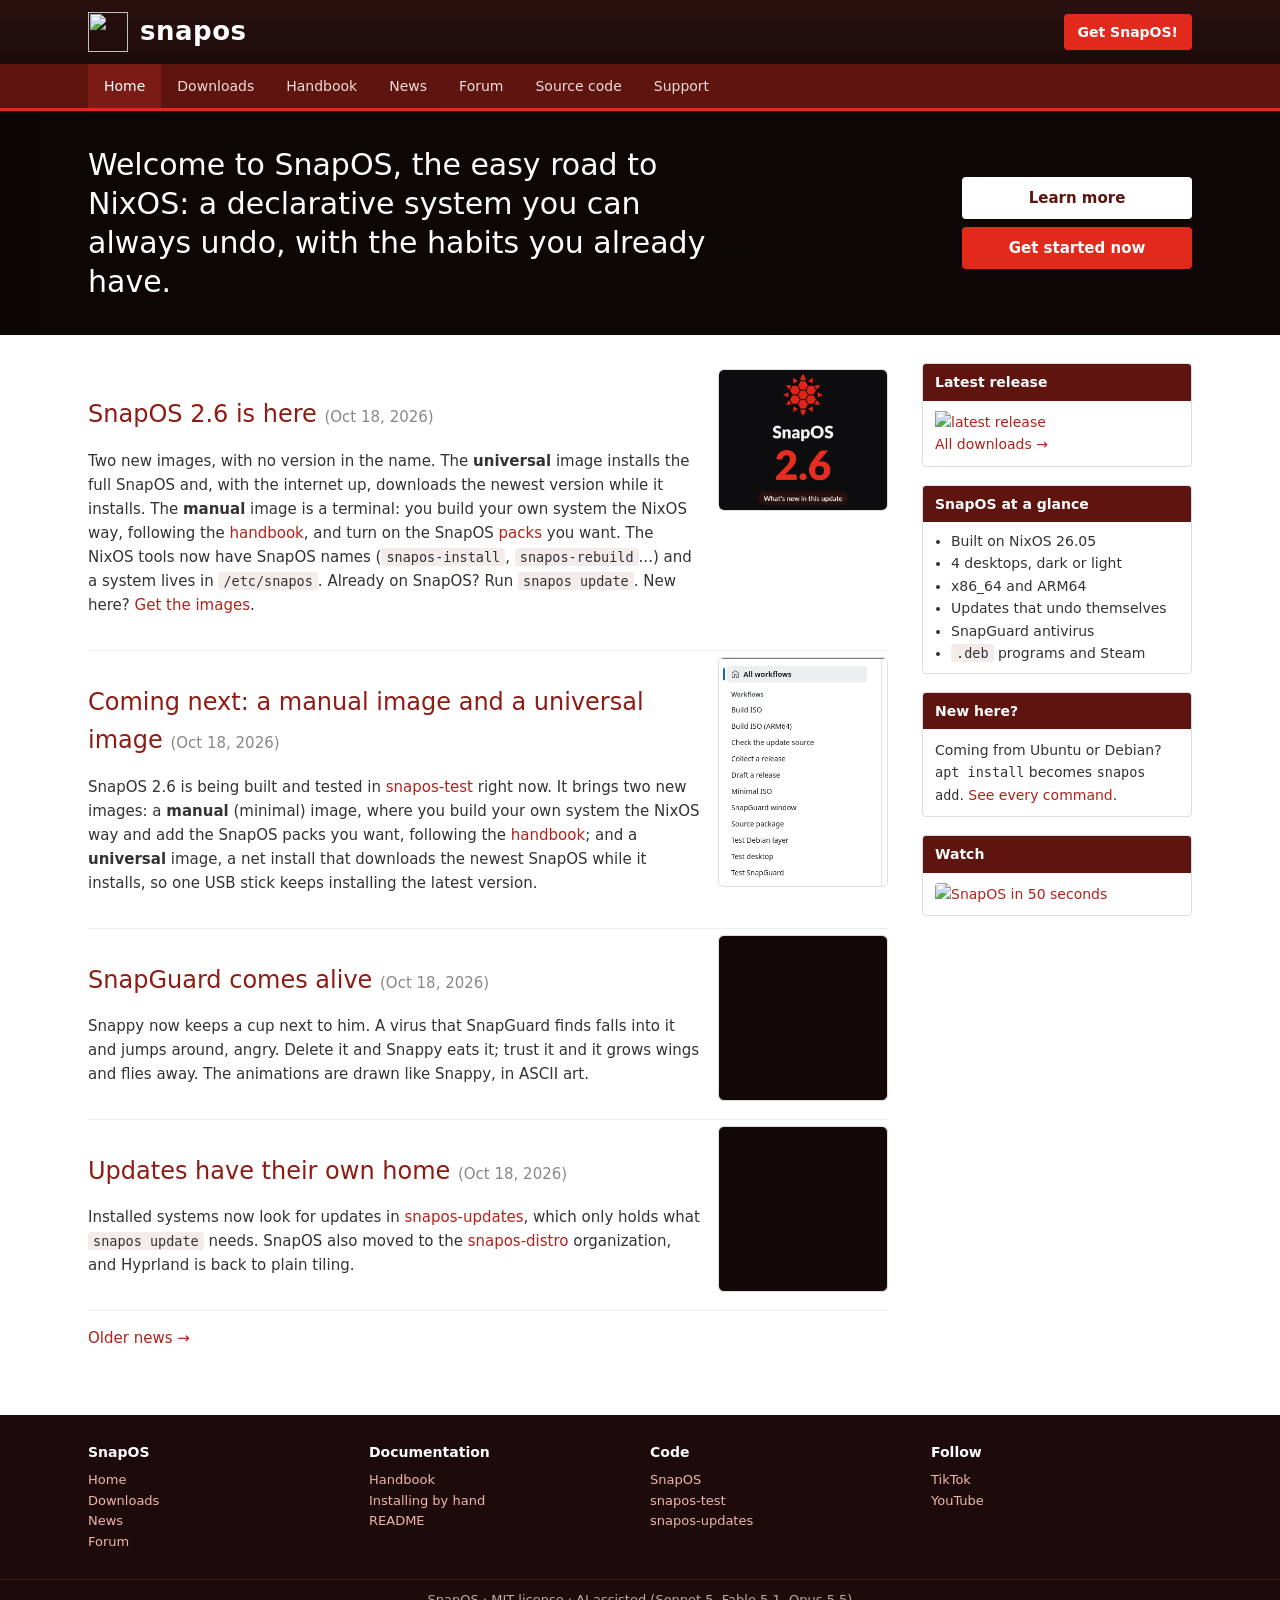
==== index.html @ c703a3a0 "Forum: read the SnapOS discussions on the site" ====
<!doctype html>
<html lang="en"><head><meta charset="utf-8"><meta name="viewport" content="width=device-width,initial-scale=1">
<title>SnapOS</title><link rel="stylesheet" href="/style.css?v=7"><link rel="icon" href="https://raw.githubusercontent.com/snapos-distro/SnapOS/main/branding/snapos-logo.png"></head><body>
<div class="top"><div class="wrap"><a class="logo" href="/"><img src="https://raw.githubusercontent.com/snapos-distro/SnapOS/main/branding/snapos-logo.png" alt=""><span><b>snapos</b></span></a><a class="get" href="/downloads.html">Get SnapOS!</a></div></div>
<div class="menu"><div class="wrap">
<a href="/" class="on">Home</a><a href="/downloads.html">Downloads</a><a href="/handbook/">Handbook</a><a href="/news.html">News</a><a href="/forum.html">Forum</a><a href="https://github.com/snapos-distro">Source code</a><a href="https://github.com/snapos-distro/SnapOS/issues">Support</a></div></div>
<div class="hero"><div class="wrap"><h1>Welcome to SnapOS, the easy road to NixOS: a declarative system you can always undo, with the habits you already have.</h1>
<div class="buttons"><a class="b1" href="/handbook/">Learn more</a><a class="b2" href="/downloads.html">Get started now</a></div></div></div>
<div class="wrap page"><main>
<div class="news"><div><h2>SnapOS 2.6 is here <span class="date">(Oct 18, 2026)</span></h2><p>Two new images, with no version in the name. The <b>universal</b> image installs the full SnapOS and, with the internet up, downloads the newest version while it installs. The <b>manual</b> image is a terminal: you build your own system the NixOS way, following the <a href="/handbook/install.html">handbook</a>, and turn on the SnapOS <a href="/handbook/packs.html">packs</a> you want. The NixOS tools now have SnapOS names (<code>snapos-install</code>, <code>snapos-rebuild</code>...) and a system lives in <code>/etc/snapos</code>. Already on SnapOS? Run <code>snapos update</code>. New here? <a href="/downloads.html">Get the images</a>.</p></div><img src="/images/snapos-2.6-news.png" alt="SnapOS 2.6"></div>
<div class="news"><div><h2>Coming next: a manual image and a universal image <span class="date">(Oct 18, 2026)</span></h2><p>SnapOS 2.6 is being built and tested in <a href="https://github.com/snapos-distro/snapos-test/actions">snapos-test</a> right now. It brings two new images: a <b>manual</b> (minimal) image, where you build your own system the NixOS way and add the SnapOS packs you want, following the <a href="/handbook/">handbook</a>; and a <b>universal</b> image, a net install that downloads the newest SnapOS while it installs, so one USB stick keeps installing the latest version.</p></div><img src="/images/actions-2.6.png" alt="The SnapOS test workflows: Build ISO, Build ISO (ARM64), Minimal ISO, Source package and more"></div>
<div class="news"><div><h2>SnapGuard comes alive <span class="date">(Oct 18, 2026)</span></h2><p>Snappy now keeps a cup next to him. A virus that SnapGuard finds falls into it and jumps around, angry. Delete it and Snappy eats it; trust it and it grows wings and flies away. The animations are drawn like Snappy, in ASCII art.</p></div><img src="https://raw.githubusercontent.com/snapos-distro/SnapOS/main/branding/snappy-defends.gif" alt=""></div>
<div class="news"><div><h2>Updates have their own home <span class="date">(Oct 18, 2026)</span></h2><p>Installed systems now look for updates in <a href="https://github.com/snapos-distro/snapos-updates">snapos-updates</a>, which only holds what <code>snapos update</code> needs. SnapOS also moved to the <a href="https://github.com/snapos-distro">snapos-distro</a> organization, and Hyprland is back to plain tiling.</p></div><img src="https://raw.githubusercontent.com/snapos-distro/SnapOS/main/branding/snappy-updates.gif" alt=""></div>
<p><a href="/news.html">Older news →</a></p></main>
<aside class="side">
<div class="box"><h4>Latest release</h4><div><a href="/downloads.html"><img alt="latest release" src="https://img.shields.io/github/v/release/snapos-distro/SnapOS?display_name=release&label=&color=e22a1c"></a><br><a href="/downloads.html">All downloads →</a></div></div>
<div class="box"><h4>SnapOS at a glance</h4><ul><li>Built on NixOS 26.05</li><li>4 desktops, dark or light</li><li>x86_64 and ARM64</li><li>Updates that undo themselves</li><li>SnapGuard antivirus</li><li><code>.deb</code> programs and Steam</li></ul></div>
<div class="box"><h4>New here?</h4><div>Coming from Ubuntu or Debian? <code>apt install</code> becomes <code>snapos add</code>. <a href="/handbook/daily.html">See every command</a>.</div></div>
<div class="box"><h4>Watch</h4><div><a href="https://youtu.be/hVY7DnYpyjY"><img src="https://raw.githubusercontent.com/snapos-distro/.github/main/profile/video.jpg" alt="SnapOS in 50 seconds" style="width:100%;border-radius:4px"></a></div></div>
</aside>
</div>
<footer><div class="wrap">
<div><h5>SnapOS</h5><a href="/">Home</a><a href="/downloads.html">Downloads</a><a href="/news.html">News</a><a href="/forum.html">Forum</a></div>
<div><h5>Documentation</h5><a href="/handbook/">Handbook</a><a href="/handbook/install.html">Installing by hand</a><a href="https://github.com/snapos-distro/SnapOS#readme">README</a></div>
<div><h5>Code</h5><a href="https://github.com/snapos-distro/SnapOS">SnapOS</a><a href="https://github.com/snapos-distro/snapos-test">snapos-test</a><a href="https://github.com/snapos-distro/snapos-updates">snapos-updates</a></div>
<div><h5>Follow</h5><a href="https://www.tiktok.com/@snapos.distro">TikTok</a><a href="https://youtu.be/hVY7DnYpyjY">YouTube</a></div>
</div><div class="bottom">SnapOS · MIT license · AI assisted (Sonnet 5, Fable 5.1, Opus 5.5)</div></footer></body></html>
---- style.css ----
* { box-sizing: border-box; }
body { margin: 0; font: 15px/1.6 "Open Sans", Cantarell, "Segoe UI", system-ui, sans-serif; color: #333; background: #fff; }
a { color: #b3221a; text-decoration: none; } a:hover { text-decoration: underline; }
.wrap { max-width: 1140px; margin: 0 auto; padding: 0 18px; }
/* top bar */
.top { background: linear-gradient(#2a1110, #1c0b0a); }
.top .wrap { display: flex; align-items: center; justify-content: space-between; height: 64px; }
.logo { display: flex; align-items: center; gap: 12px; color: #fff; font-size: 26px; font-weight: 300; letter-spacing: .5px; }
.logo img { width: 40px; height: 40px; } .logo b { font-weight: 700; }
.get { background: #e22a1c; color: #fff; padding: 7px 14px; border-radius: 4px; font-weight: 600; font-size: 14px; }
/* menu */
.menu { background: #5e1510; border-bottom: 3px solid #e22a1c; }
.menu .wrap { display: flex; flex-wrap: wrap; }
.menu a { color: #f3dcd8; padding: 11px 16px; font-size: 14px; }
.menu a.on, .menu a:hover { background: #7a1c15; color: #fff; text-decoration: none; }
/* banner */
.hero { background: #120808 url(https://raw.githubusercontent.com/snapos-distro/SnapOS/main/branding/wallpapers/snapos-default.jpeg) center/cover; position: relative; }
.hero::before { content: ""; position: absolute; inset: 0; background: linear-gradient(90deg, rgba(12,6,6,.92), rgba(12,6,6,.55)); }
.hero .wrap { position: relative; display: flex; align-items: center; justify-content: space-between; gap: 24px; padding: 34px 18px; flex-wrap: wrap; }
.hero h1 { color: #fff; font-weight: 300; font-size: 30px; margin: 0; max-width: 640px; line-height: 1.3; }
.hero .buttons { display: flex; flex-direction: column; gap: 8px; min-width: 230px; }
.hero .buttons a { text-align: center; padding: 9px 16px; border-radius: 4px; font-weight: 600; }
.b1 { background: #fff; color: #5e1510; } .b2 { background: #e22a1c; color: #fff; }
/* page */
.page { display: grid; grid-template-columns: 1fr 270px; gap: 34px; padding: 28px 18px 50px; }
@media (max-width: 860px) { .page { grid-template-columns: 1fr; } }
h1.title { font-weight: 400; color: #222; font-size: 30px; margin: 0 0 6px; border-bottom: 1px solid #ddd; padding-bottom: 8px; }
h2 { font-weight: 400; color: #8f1b12; font-size: 24px; margin: 26px 0 8px; }
h3 { color: #333; font-size: 17px; margin: 22px 0 6px; }
.date { color: #888; font-size: 15px; font-weight: 400; }
.news { display: grid; grid-template-columns: 1fr 170px; gap: 18px; padding: 6px 0 18px; border-bottom: 1px solid #eee; }
.news img { width: 170px; border-radius: 6px; border: 1px solid #ddd; background: #120808; }
@media (max-width: 600px) { .news { grid-template-columns: 1fr; } }
.side .box { border: 1px solid #ddd; border-radius: 4px; margin-bottom: 18px; overflow: hidden; }
.side .box h4 { margin: 0; background: #5e1510; color: #fff; font-size: 14px; padding: 7px 12px; }
.side .box div { padding: 10px 12px; font-size: 14px; }
.side .box ul { margin: 0; padding: 8px 12px 8px 28px; font-size: 14px; }
pre { background: #f6f3f2; border: 1px solid #e3dad8; border-left: 4px solid #e22a1c; padding: 10px 14px; overflow-x: auto; border-radius: 3px; }
code { font-family: "DejaVu Sans Mono", ui-monospace, monospace; font-size: 13.5px; }
p code, li code, td code { background: #f3ecea; padding: 1px 5px; border-radius: 3px; }
.note { background: #fdf3f2; border: 1px solid #f0c9c4; border-left: 4px solid #e22a1c; padding: 10px 14px; margin: 14px 0; border-radius: 3px; }
.warn { background: #fff8e5; border: 1px solid #f0dca0; border-left: 4px solid #d9a400; padding: 10px 14px; margin: 14px 0; border-radius: 3px; }
table { border-collapse: collapse; width: 100%; margin: 10px 0; }
th { background: #f3ecea; text-align: left; } th, td { border: 1px solid #e3dad8; padding: 7px 10px; vertical-align: top; }
.dl { display: grid; grid-template-columns: repeat(auto-fit, minmax(250px, 1fr)); gap: 14px; margin: 10px 0 6px; }
.dl .card { border: 1px solid #ddd; border-radius: 6px; padding: 14px 16px; }
.dl .card h3 { margin: 0 0 2px; } .dl .card .arch { color: #888; font-size: 13px; }
.dl .card a.btn { display: inline-block; margin-top: 10px; background: #e22a1c; color: #fff; padding: 7px 14px; border-radius: 4px; font-weight: 600; }
.dl .card .small { font-size: 13px; color: #777; margin-top: 6px; }
.soon { display: inline-block; background: #eee; color: #777; padding: 6px 12px; border-radius: 4px; margin-top: 10px; font-size: 13px; }
.toc { border: 1px solid #ddd; float: right; width: 250px; margin: 0 0 14px 20px; font-size: 14px; }
.toc h4 { margin: 0; background: #5e1510; color: #fff; padding: 6px 10px; font-size: 13px; text-align: center; }
.toc .grp { background: #f3ecea; font-weight: 600; text-align: center; padding: 3px; font-size: 13px; }
.toc a { display: block; text-align: center; padding: 2px 6px; }
.toc a.on { font-weight: 700; color: #333; }
@media (max-width: 700px) { .toc { float: none; width: auto; margin: 0 0 14px; } }
footer { background: #1c0b0a; color: #bfaaa6; font-size: 13px; }
footer .wrap { display: grid; grid-template-columns: repeat(auto-fit, minmax(180px, 1fr)); gap: 20px; padding: 26px 18px; }
footer h5 { color: #fff; margin: 0 0 6px; font-size: 14px; } footer a { color: #f0b5ae; display: block; }
footer .bottom { text-align: center; padding: 10px; border-top: 1px solid #3a1714; }

/* forum */
main.wide { max-width: none; }
.lead { color: #555; }
.forum-bar { display: flex; gap: 10px; margin: 14px 0; flex-wrap: wrap; }
.forum-bar .btn { background: #e22a1c; color: #fff; padding: 8px 16px; border-radius: 4px; text-decoration: none; font-weight: 600; }
.forum-bar .btn.ghost { background: #fff; color: #7a1a12; border: 1px solid #d9c9c6; }
.forum-tabs { display: flex; gap: 6px; flex-wrap: wrap; margin-bottom: 12px; }
.forum-tabs a { padding: 4px 12px; border-radius: 14px; background: #f3eeec; color: #5a2a24; text-decoration: none; font-size: 14px; }
.forum-tabs a.on { background: #7a1a12; color: #fff; }
.forum-list { border: 1px solid #e6dcda; border-radius: 6px; }
.topic { display: flex; justify-content: space-between; gap: 12px; padding: 12px 14px; border-bottom: 1px solid #eee; }
.topic:last-child { border-bottom: 0; }
.topic-title { font-size: 17px; font-weight: 600; color: #9b1c12; text-decoration: none; overflow-wrap: anywhere; }
.topic-meta { font-size: 13px; color: #777; margin-top: 4px; display: flex; gap: 6px; align-items: center; flex-wrap: wrap; }
.topic-count { font-size: 13px; color: #777; white-space: nowrap; }
.tag { font-size: 12px; background: #f3eeec; color: #5a2a24; border-radius: 10px; padding: 1px 8px; }
.tag.ok { background: #e3f3e3; color: #1d6b2a; }
.who { display: inline-flex; align-items: center; gap: 5px; }
.who img { width: 20px; height: 20px; border-radius: 50%; }
.who a { color: #333; font-weight: 600; text-decoration: none; }
.back { display: inline-block; margin: 6px 0 10px; color: #9b1c12; text-decoration: none; }
.topic-h { margin: 4px 0 8px; overflow-wrap: anywhere; }
.post { border: 1px solid #e6dcda; border-radius: 6px; padding: 12px 14px; margin: 12px 0; }
.post.first { border-left: 4px solid #e22a1c; }
.post.reply { margin-left: 32px; background: #fbf9f8; }
.post-head { font-size: 13px; color: #777; display: flex; gap: 6px; align-items: center; margin-bottom: 8px; }
.post-text { white-space: pre-wrap; overflow-wrap: anywhere; line-height: 1.5; }
.forum-empty { color: #777; }
@media (max-width: 600px) { .post.reply { margin-left: 14px; } .topic { flex-direction: column; gap: 4px; } }
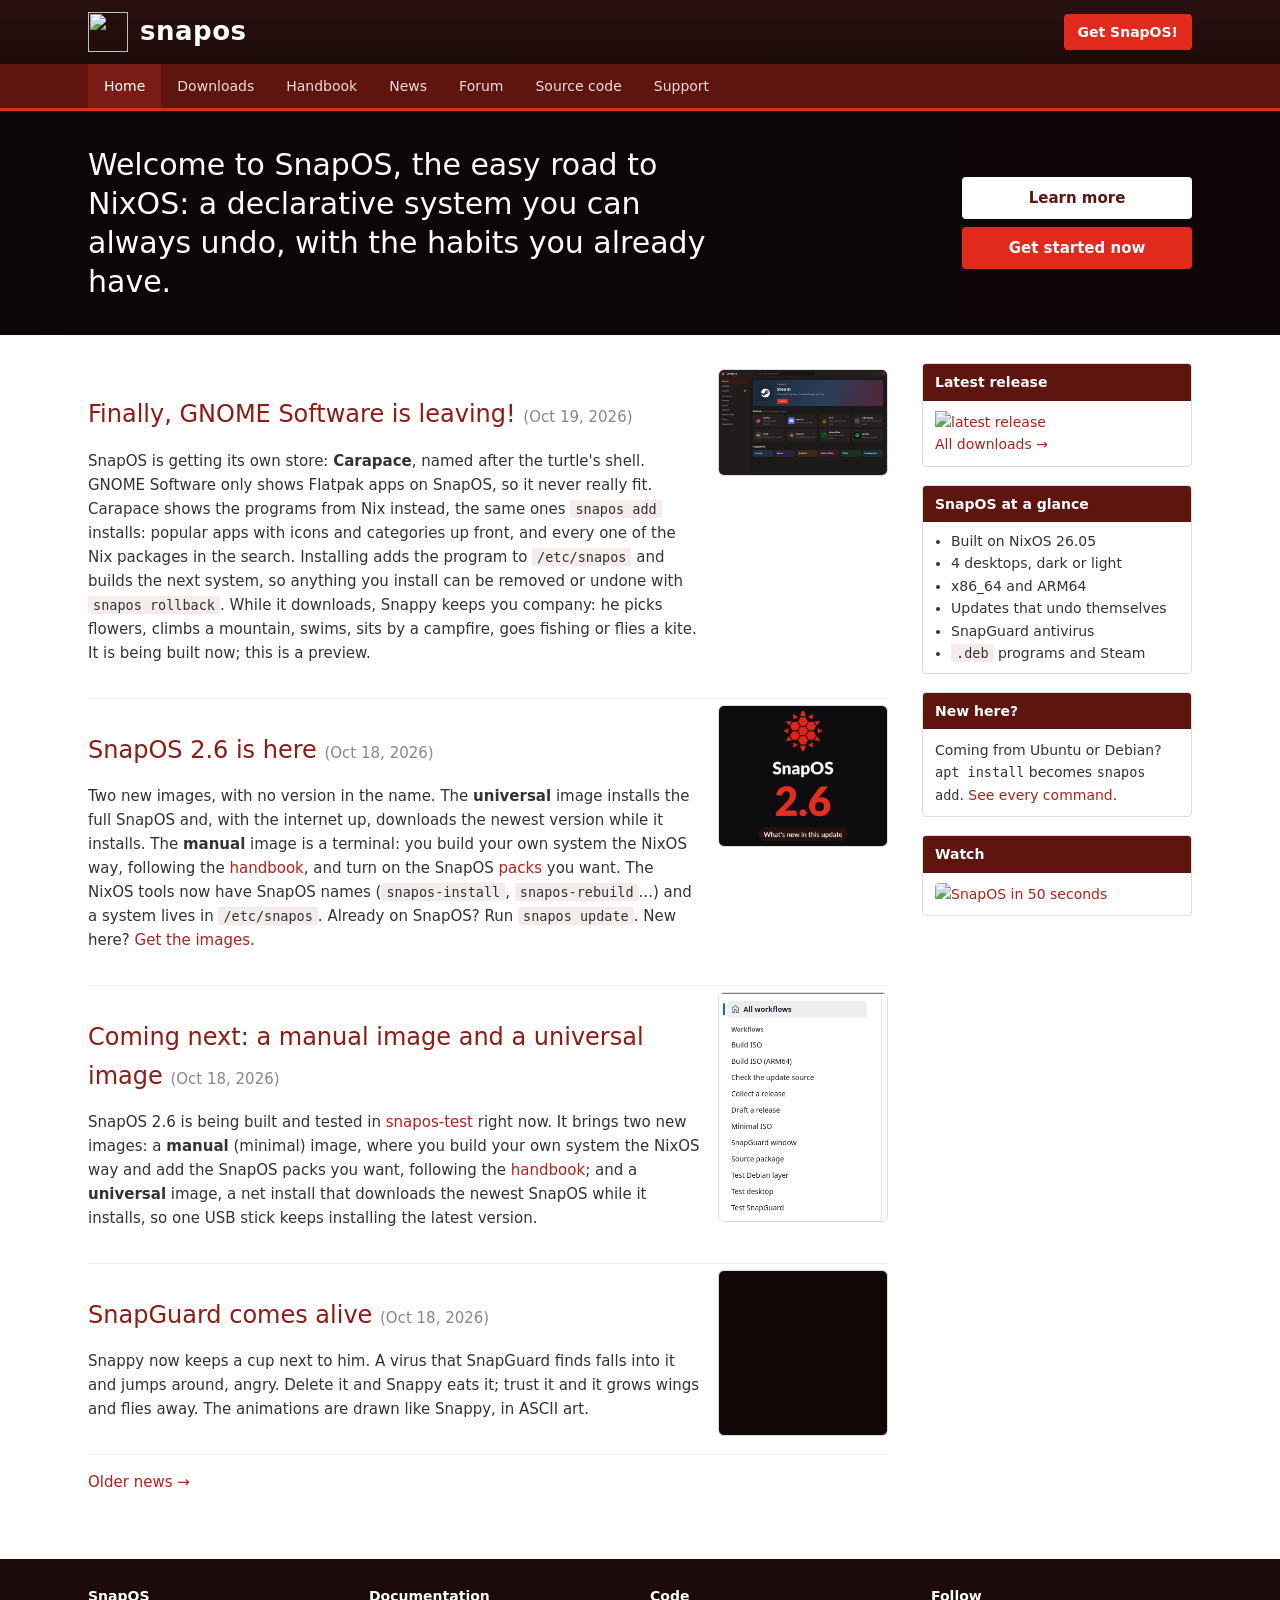
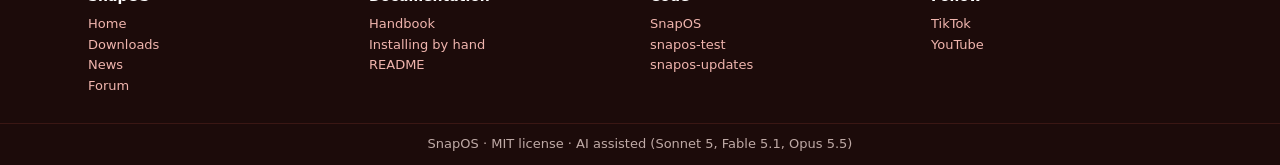
==== commit 98b6997d: "News: Carapace, the SnapOS store, is coming" ====
--- a/index.html
+++ b/index.html
@@ -1,16 +1,16 @@
 <!doctype html>
 <html lang="en"><head><meta charset="utf-8"><meta name="viewport" content="width=device-width,initial-scale=1">
-<title>SnapOS</title><link rel="stylesheet" href="/style.css?v=7"><link rel="icon" href="https://raw.githubusercontent.com/snapos-distro/SnapOS/main/branding/snapos-logo.png"></head><body>
+<title>SnapOS</title><link rel="stylesheet" href="/style.css?v=8"><link rel="icon" href="https://raw.githubusercontent.com/snapos-distro/SnapOS/main/branding/snapos-logo.png"></head><body>
 <div class="top"><div class="wrap"><a class="logo" href="/"><img src="https://raw.githubusercontent.com/snapos-distro/SnapOS/main/branding/snapos-logo.png" alt=""><span><b>snapos</b></span></a><a class="get" href="/downloads.html">Get SnapOS!</a></div></div>
 <div class="menu"><div class="wrap">
 <a href="/" class="on">Home</a><a href="/downloads.html">Downloads</a><a href="/handbook/">Handbook</a><a href="/news.html">News</a><a href="/forum.html">Forum</a><a href="https://github.com/snapos-distro">Source code</a><a href="https://github.com/snapos-distro/SnapOS/issues">Support</a></div></div>
 <div class="hero"><div class="wrap"><h1>Welcome to SnapOS, the easy road to NixOS: a declarative system you can always undo, with the habits you already have.</h1>
 <div class="buttons"><a class="b1" href="/handbook/">Learn more</a><a class="b2" href="/downloads.html">Get started now</a></div></div></div>
 <div class="wrap page"><main>
+<div class="news"><div><h2>Finally, GNOME Software is leaving! <span class="date">(Oct 19, 2026)</span></h2><p>SnapOS is getting its own store: <b>Carapace</b>, named after the turtle's shell. GNOME Software only shows Flatpak apps on SnapOS, so it never really fit. Carapace shows the programs from Nix instead, the same ones <code>snapos add</code> installs: popular apps with icons and categories up front, and every one of the Nix packages in the search. Installing adds the program to <code>/etc/snapos</code> and builds the next system, so anything you install can be removed or undone with <code>snapos rollback</code>. While it downloads, Snappy keeps you company: he picks flowers, climbs a mountain, swims, sits by a campfire, goes fishing or flies a kite. It is being built now; this is a preview.</p></div><img src="/images/carapace-preview.png" alt="A preview of Carapace, the SnapOS store"></div>
 <div class="news"><div><h2>SnapOS 2.6 is here <span class="date">(Oct 18, 2026)</span></h2><p>Two new images, with no version in the name. The <b>universal</b> image installs the full SnapOS and, with the internet up, downloads the newest version while it installs. The <b>manual</b> image is a terminal: you build your own system the NixOS way, following the <a href="/handbook/install.html">handbook</a>, and turn on the SnapOS <a href="/handbook/packs.html">packs</a> you want. The NixOS tools now have SnapOS names (<code>snapos-install</code>, <code>snapos-rebuild</code>...) and a system lives in <code>/etc/snapos</code>. Already on SnapOS? Run <code>snapos update</code>. New here? <a href="/downloads.html">Get the images</a>.</p></div><img src="/images/snapos-2.6-news.png" alt="SnapOS 2.6"></div>
 <div class="news"><div><h2>Coming next: a manual image and a universal image <span class="date">(Oct 18, 2026)</span></h2><p>SnapOS 2.6 is being built and tested in <a href="https://github.com/snapos-distro/snapos-test/actions">snapos-test</a> right now. It brings two new images: a <b>manual</b> (minimal) image, where you build your own system the NixOS way and add the SnapOS packs you want, following the <a href="/handbook/">handbook</a>; and a <b>universal</b> image, a net install that downloads the newest SnapOS while it installs, so one USB stick keeps installing the latest version.</p></div><img src="/images/actions-2.6.png" alt="The SnapOS test workflows: Build ISO, Build ISO (ARM64), Minimal ISO, Source package and more"></div>
 <div class="news"><div><h2>SnapGuard comes alive <span class="date">(Oct 18, 2026)</span></h2><p>Snappy now keeps a cup next to him. A virus that SnapGuard finds falls into it and jumps around, angry. Delete it and Snappy eats it; trust it and it grows wings and flies away. The animations are drawn like Snappy, in ASCII art.</p></div><img src="https://raw.githubusercontent.com/snapos-distro/SnapOS/main/branding/snappy-defends.gif" alt=""></div>
-<div class="news"><div><h2>Updates have their own home <span class="date">(Oct 18, 2026)</span></h2><p>Installed systems now look for updates in <a href="https://github.com/snapos-distro/snapos-updates">snapos-updates</a>, which only holds what <code>snapos update</code> needs. SnapOS also moved to the <a href="https://github.com/snapos-distro">snapos-distro</a> organization, and Hyprland is back to plain tiling.</p></div><img src="https://raw.githubusercontent.com/snapos-distro/SnapOS/main/branding/snappy-updates.gif" alt=""></div>
 <p><a href="/news.html">Older news →</a></p></main>
 <aside class="side">
 <div class="box"><h4>Latest release</h4><div><a href="/downloads.html"><img alt="latest release" src="https://img.shields.io/github/v/release/snapos-distro/SnapOS?display_name=release&label=&color=e22a1c"></a><br><a href="/downloads.html">All downloads →</a></div></div>
--- a/style.css
+++ b/style.css
@@ -88,3 +88,13 @@
 .post-text { white-space: pre-wrap; overflow-wrap: anywhere; line-height: 1.5; }
 .forum-empty { color: #777; }
 @media (max-width: 600px) { .post.reply { margin-left: 14px; } .topic { flex-direction: column; gap: 4px; } }
+.topic { justify-content: flex-start; }
+.topic-main { flex: 1; min-width: 0; }
+.votes { display: flex; flex-direction: column; align-items: center; min-width: 38px; color: #9b1c12; }
+.votes .arrow { font-size: 13px; line-height: 1; }
+.votes .count { font-weight: 700; font-size: 15px; color: #444; }
+.post { display: flex; gap: 12px; }
+.post-main { flex: 1; min-width: 0; }
+.reactions { display: flex; gap: 6px; flex-wrap: wrap; margin-top: 8px; }
+.reaction { font-size: 13px; background: #f6f1f0; border: 1px solid #eadfdc; border-radius: 12px; padding: 1px 8px; }
+@media (max-width: 600px) { .topic { flex-direction: row; } }
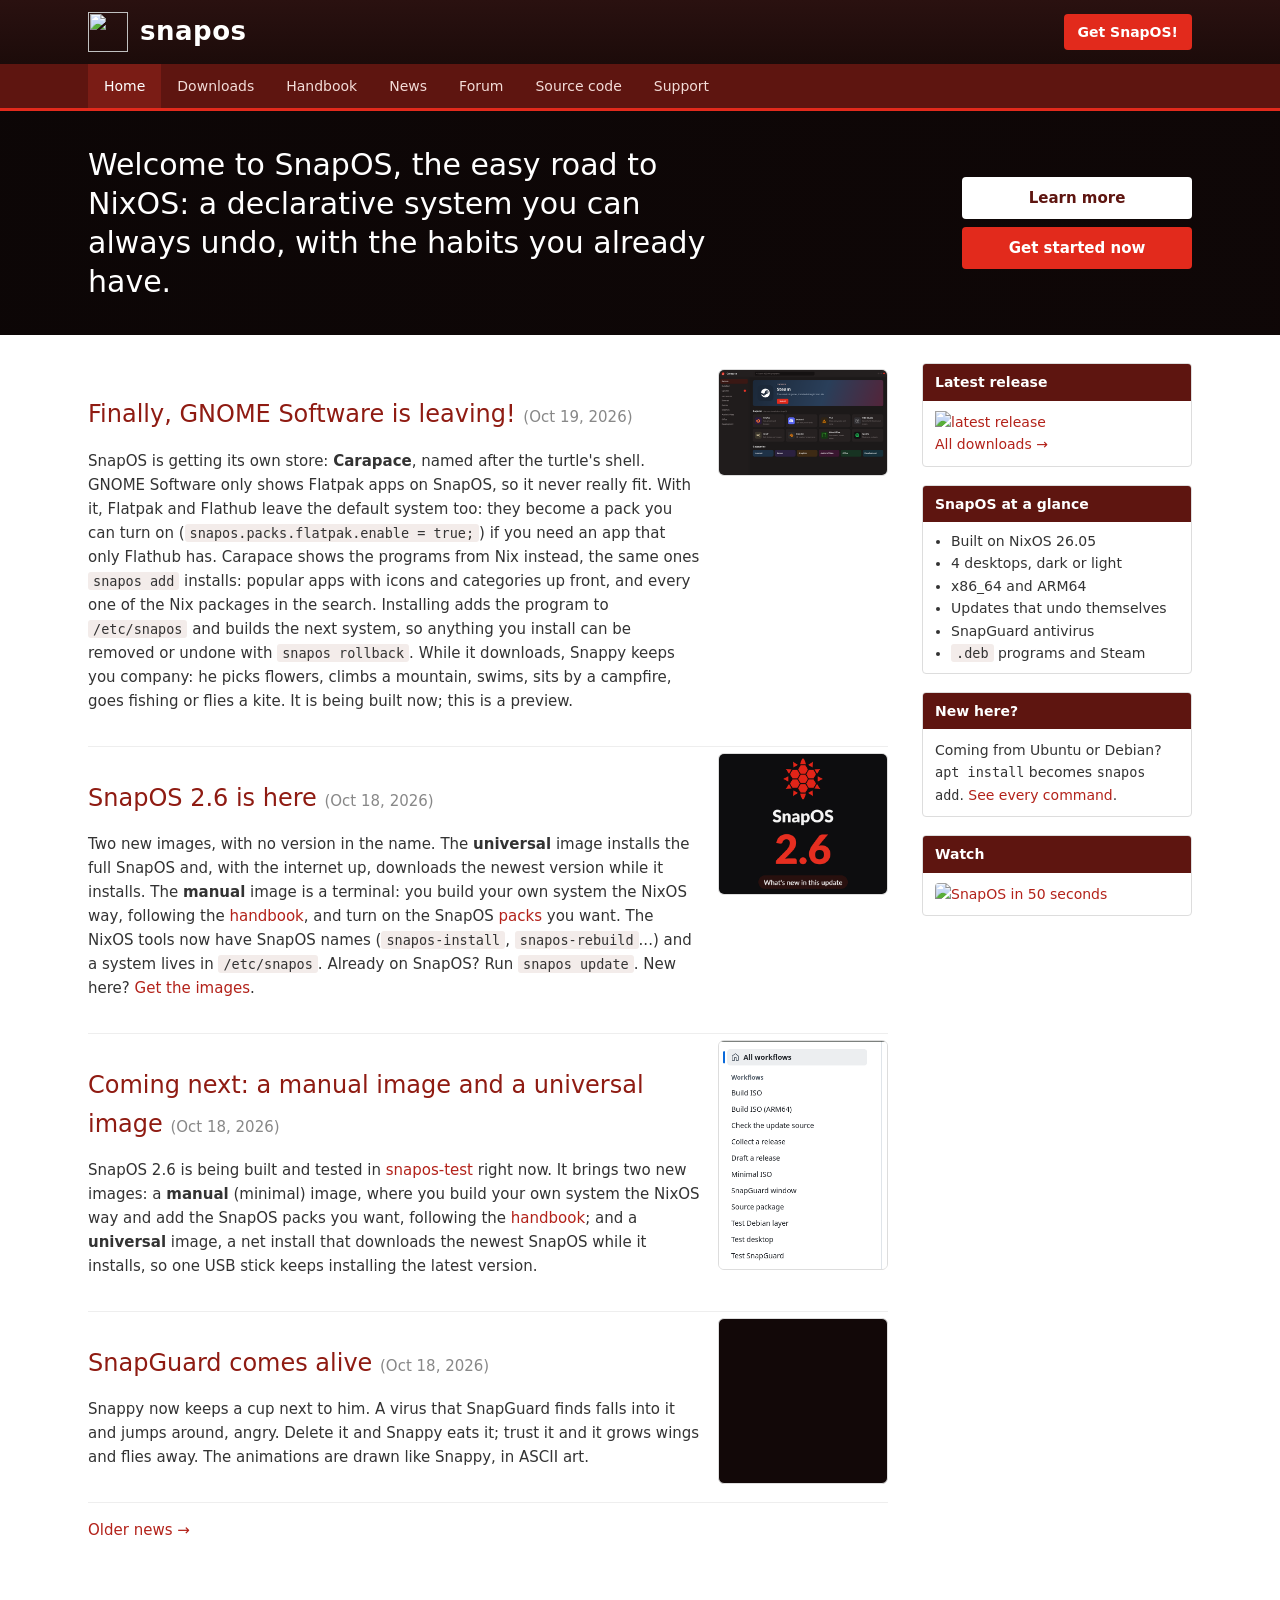
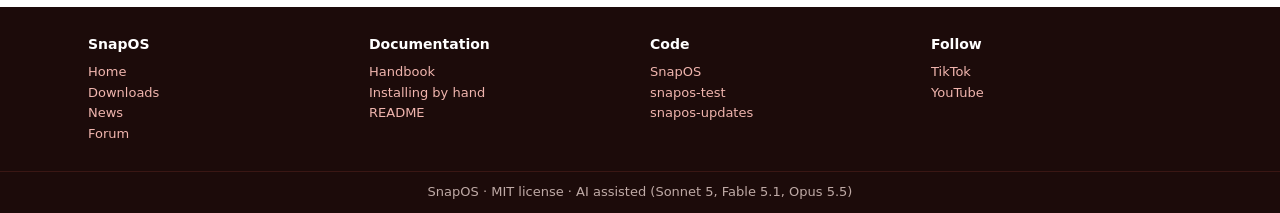
==== commit 8be51ff9: "News: Flatpak leaves the default system" ====
--- a/index.html
+++ b/index.html
@@ -7,7 +7,7 @@
 <div class="hero"><div class="wrap"><h1>Welcome to SnapOS, the easy road to NixOS: a declarative system you can always undo, with the habits you already have.</h1>
 <div class="buttons"><a class="b1" href="/handbook/">Learn more</a><a class="b2" href="/downloads.html">Get started now</a></div></div></div>
 <div class="wrap page"><main>
-<div class="news"><div><h2>Finally, GNOME Software is leaving! <span class="date">(Oct 19, 2026)</span></h2><p>SnapOS is getting its own store: <b>Carapace</b>, named after the turtle's shell. GNOME Software only shows Flatpak apps on SnapOS, so it never really fit. Carapace shows the programs from Nix instead, the same ones <code>snapos add</code> installs: popular apps with icons and categories up front, and every one of the Nix packages in the search. Installing adds the program to <code>/etc/snapos</code> and builds the next system, so anything you install can be removed or undone with <code>snapos rollback</code>. While it downloads, Snappy keeps you company: he picks flowers, climbs a mountain, swims, sits by a campfire, goes fishing or flies a kite. It is being built now; this is a preview.</p></div><img src="/images/carapace-preview.png" alt="A preview of Carapace, the SnapOS store"></div>
+<div class="news"><div><h2>Finally, GNOME Software is leaving! <span class="date">(Oct 19, 2026)</span></h2><p>SnapOS is getting its own store: <b>Carapace</b>, named after the turtle's shell. GNOME Software only shows Flatpak apps on SnapOS, so it never really fit. With it, Flatpak and Flathub leave the default system too: they become a pack you can turn on (<code>snapos.packs.flatpak.enable = true;</code>) if you need an app that only Flathub has. Carapace shows the programs from Nix instead, the same ones <code>snapos add</code> installs: popular apps with icons and categories up front, and every one of the Nix packages in the search. Installing adds the program to <code>/etc/snapos</code> and builds the next system, so anything you install can be removed or undone with <code>snapos rollback</code>. While it downloads, Snappy keeps you company: he picks flowers, climbs a mountain, swims, sits by a campfire, goes fishing or flies a kite. It is being built now; this is a preview.</p></div><img src="/images/carapace-preview.png" alt="A preview of Carapace, the SnapOS store"></div>
 <div class="news"><div><h2>SnapOS 2.6 is here <span class="date">(Oct 18, 2026)</span></h2><p>Two new images, with no version in the name. The <b>universal</b> image installs the full SnapOS and, with the internet up, downloads the newest version while it installs. The <b>manual</b> image is a terminal: you build your own system the NixOS way, following the <a href="/handbook/install.html">handbook</a>, and turn on the SnapOS <a href="/handbook/packs.html">packs</a> you want. The NixOS tools now have SnapOS names (<code>snapos-install</code>, <code>snapos-rebuild</code>...) and a system lives in <code>/etc/snapos</code>. Already on SnapOS? Run <code>snapos update</code>. New here? <a href="/downloads.html">Get the images</a>.</p></div><img src="/images/snapos-2.6-news.png" alt="SnapOS 2.6"></div>
 <div class="news"><div><h2>Coming next: a manual image and a universal image <span class="date">(Oct 18, 2026)</span></h2><p>SnapOS 2.6 is being built and tested in <a href="https://github.com/snapos-distro/snapos-test/actions">snapos-test</a> right now. It brings two new images: a <b>manual</b> (minimal) image, where you build your own system the NixOS way and add the SnapOS packs you want, following the <a href="/handbook/">handbook</a>; and a <b>universal</b> image, a net install that downloads the newest SnapOS while it installs, so one USB stick keeps installing the latest version.</p></div><img src="/images/actions-2.6.png" alt="The SnapOS test workflows: Build ISO, Build ISO (ARM64), Minimal ISO, Source package and more"></div>
 <div class="news"><div><h2>SnapGuard comes alive <span class="date">(Oct 18, 2026)</span></h2><p>Snappy now keeps a cup next to him. A virus that SnapGuard finds falls into it and jumps around, angry. Delete it and Snappy eats it; trust it and it grows wings and flies away. The animations are drawn like Snappy, in ASCII art.</p></div><img src="https://raw.githubusercontent.com/snapos-distro/SnapOS/main/branding/snappy-defends.gif" alt=""></div>
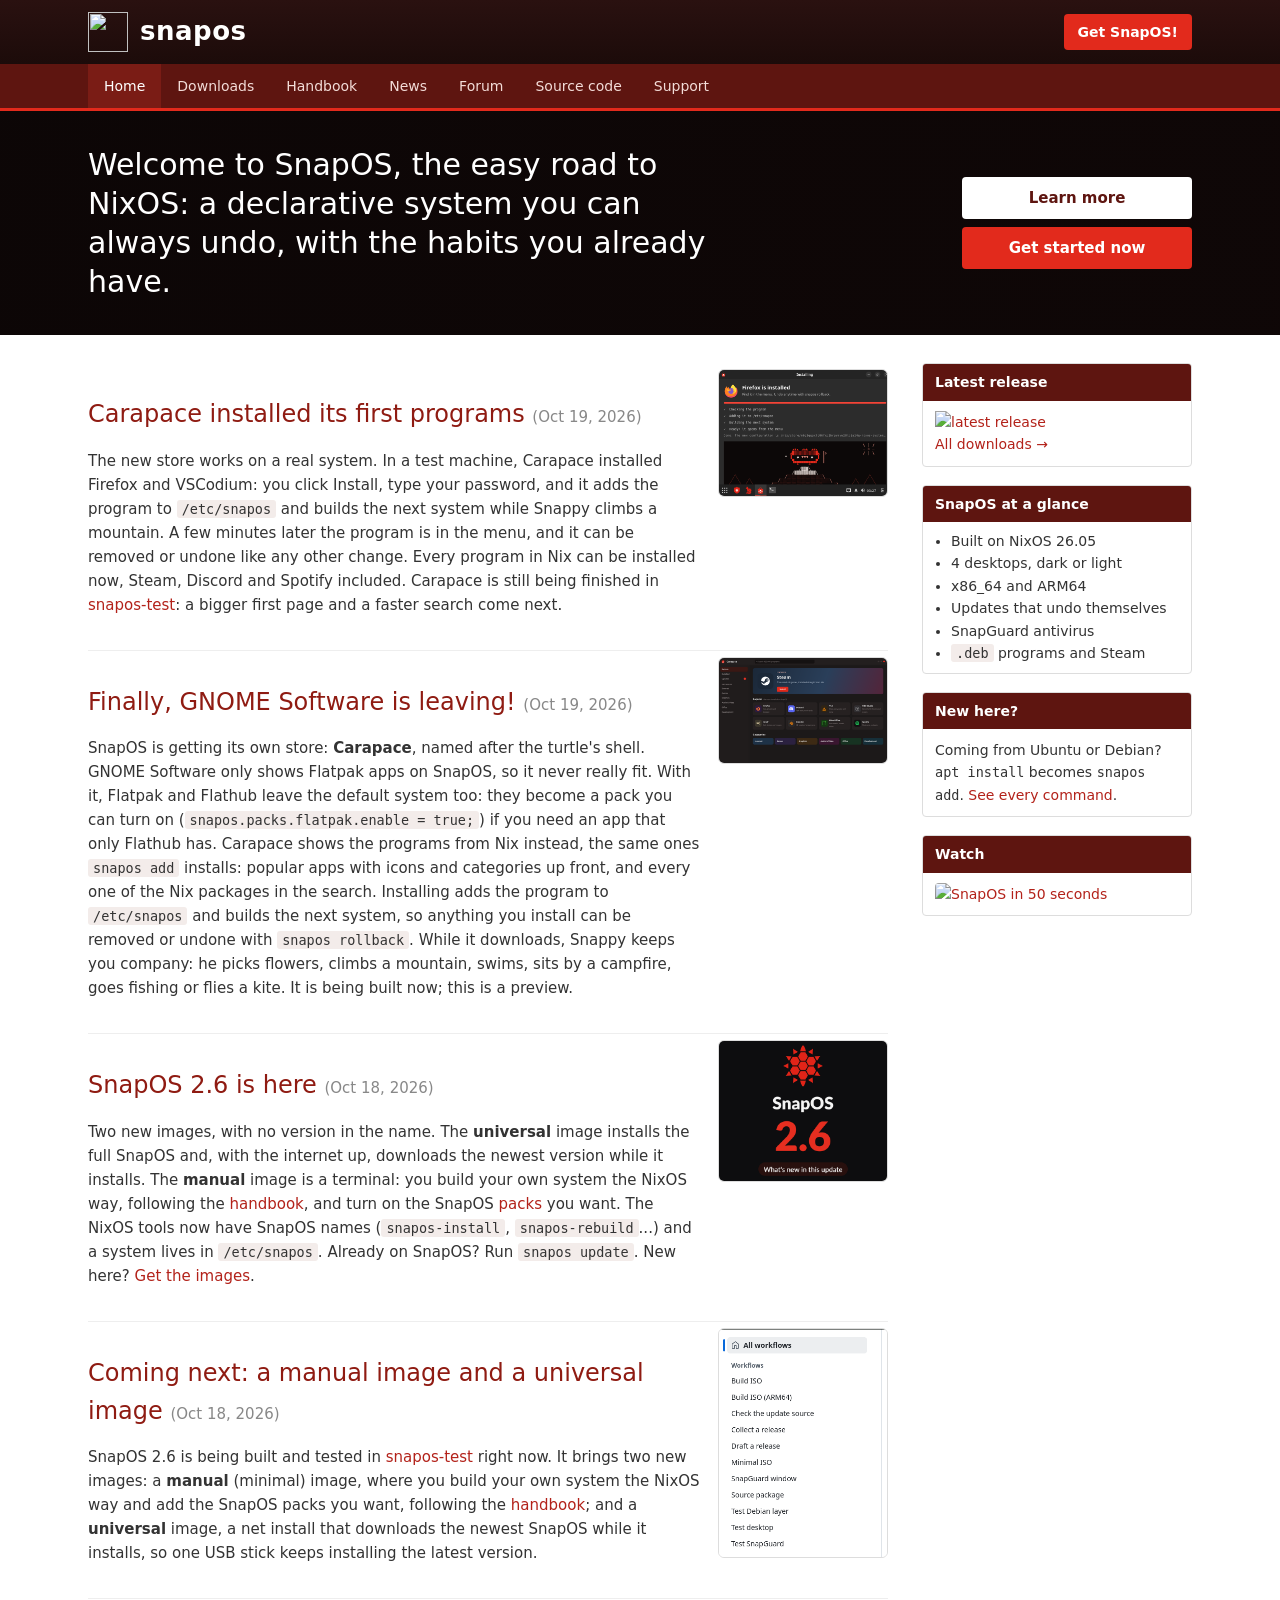
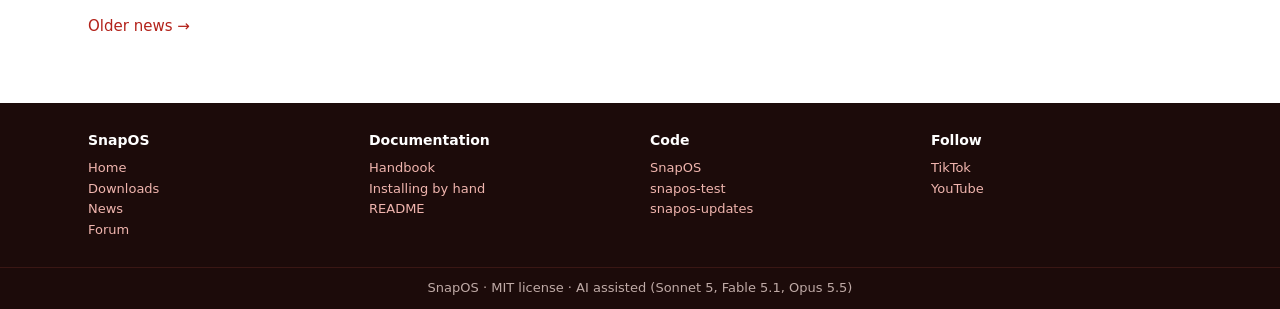
==== commit bee8fd40: "News: Carapace installed its first programs" ====
--- a/index.html
+++ b/index.html
@@ -7,10 +7,10 @@
 <div class="hero"><div class="wrap"><h1>Welcome to SnapOS, the easy road to NixOS: a declarative system you can always undo, with the habits you already have.</h1>
 <div class="buttons"><a class="b1" href="/handbook/">Learn more</a><a class="b2" href="/downloads.html">Get started now</a></div></div></div>
 <div class="wrap page"><main>
+<div class="news"><div><h2>Carapace installed its first programs <span class="date">(Oct 19, 2026)</span></h2><p>The new store works on a real system. In a test machine, Carapace installed Firefox and VSCodium: you click Install, type your password, and it adds the program to <code>/etc/snapos</code> and builds the next system while Snappy climbs a mountain. A few minutes later the program is in the menu, and it can be removed or undone like any other change. Every program in Nix can be installed now, Steam, Discord and Spotify included. Carapace is still being finished in <a href="https://github.com/snapos-distro/snapos-test">snapos-test</a>: a bigger first page and a faster search come next.</p></div><img src="/images/carapace-installed.png" alt="Carapace: Firefox is installed"></div>
 <div class="news"><div><h2>Finally, GNOME Software is leaving! <span class="date">(Oct 19, 2026)</span></h2><p>SnapOS is getting its own store: <b>Carapace</b>, named after the turtle's shell. GNOME Software only shows Flatpak apps on SnapOS, so it never really fit. With it, Flatpak and Flathub leave the default system too: they become a pack you can turn on (<code>snapos.packs.flatpak.enable = true;</code>) if you need an app that only Flathub has. Carapace shows the programs from Nix instead, the same ones <code>snapos add</code> installs: popular apps with icons and categories up front, and every one of the Nix packages in the search. Installing adds the program to <code>/etc/snapos</code> and builds the next system, so anything you install can be removed or undone with <code>snapos rollback</code>. While it downloads, Snappy keeps you company: he picks flowers, climbs a mountain, swims, sits by a campfire, goes fishing or flies a kite. It is being built now; this is a preview.</p></div><img src="/images/carapace-preview.png" alt="A preview of Carapace, the SnapOS store"></div>
 <div class="news"><div><h2>SnapOS 2.6 is here <span class="date">(Oct 18, 2026)</span></h2><p>Two new images, with no version in the name. The <b>universal</b> image installs the full SnapOS and, with the internet up, downloads the newest version while it installs. The <b>manual</b> image is a terminal: you build your own system the NixOS way, following the <a href="/handbook/install.html">handbook</a>, and turn on the SnapOS <a href="/handbook/packs.html">packs</a> you want. The NixOS tools now have SnapOS names (<code>snapos-install</code>, <code>snapos-rebuild</code>...) and a system lives in <code>/etc/snapos</code>. Already on SnapOS? Run <code>snapos update</code>. New here? <a href="/downloads.html">Get the images</a>.</p></div><img src="/images/snapos-2.6-news.png" alt="SnapOS 2.6"></div>
 <div class="news"><div><h2>Coming next: a manual image and a universal image <span class="date">(Oct 18, 2026)</span></h2><p>SnapOS 2.6 is being built and tested in <a href="https://github.com/snapos-distro/snapos-test/actions">snapos-test</a> right now. It brings two new images: a <b>manual</b> (minimal) image, where you build your own system the NixOS way and add the SnapOS packs you want, following the <a href="/handbook/">handbook</a>; and a <b>universal</b> image, a net install that downloads the newest SnapOS while it installs, so one USB stick keeps installing the latest version.</p></div><img src="/images/actions-2.6.png" alt="The SnapOS test workflows: Build ISO, Build ISO (ARM64), Minimal ISO, Source package and more"></div>
-<div class="news"><div><h2>SnapGuard comes alive <span class="date">(Oct 18, 2026)</span></h2><p>Snappy now keeps a cup next to him. A virus that SnapGuard finds falls into it and jumps around, angry. Delete it and Snappy eats it; trust it and it grows wings and flies away. The animations are drawn like Snappy, in ASCII art.</p></div><img src="https://raw.githubusercontent.com/snapos-distro/SnapOS/main/branding/snappy-defends.gif" alt=""></div>
 <p><a href="/news.html">Older news →</a></p></main>
 <aside class="side">
 <div class="box"><h4>Latest release</h4><div><a href="/downloads.html"><img alt="latest release" src="https://img.shields.io/github/v/release/snapos-distro/SnapOS?display_name=release&label=&color=e22a1c"></a><br><a href="/downloads.html">All downloads →</a></div></div>
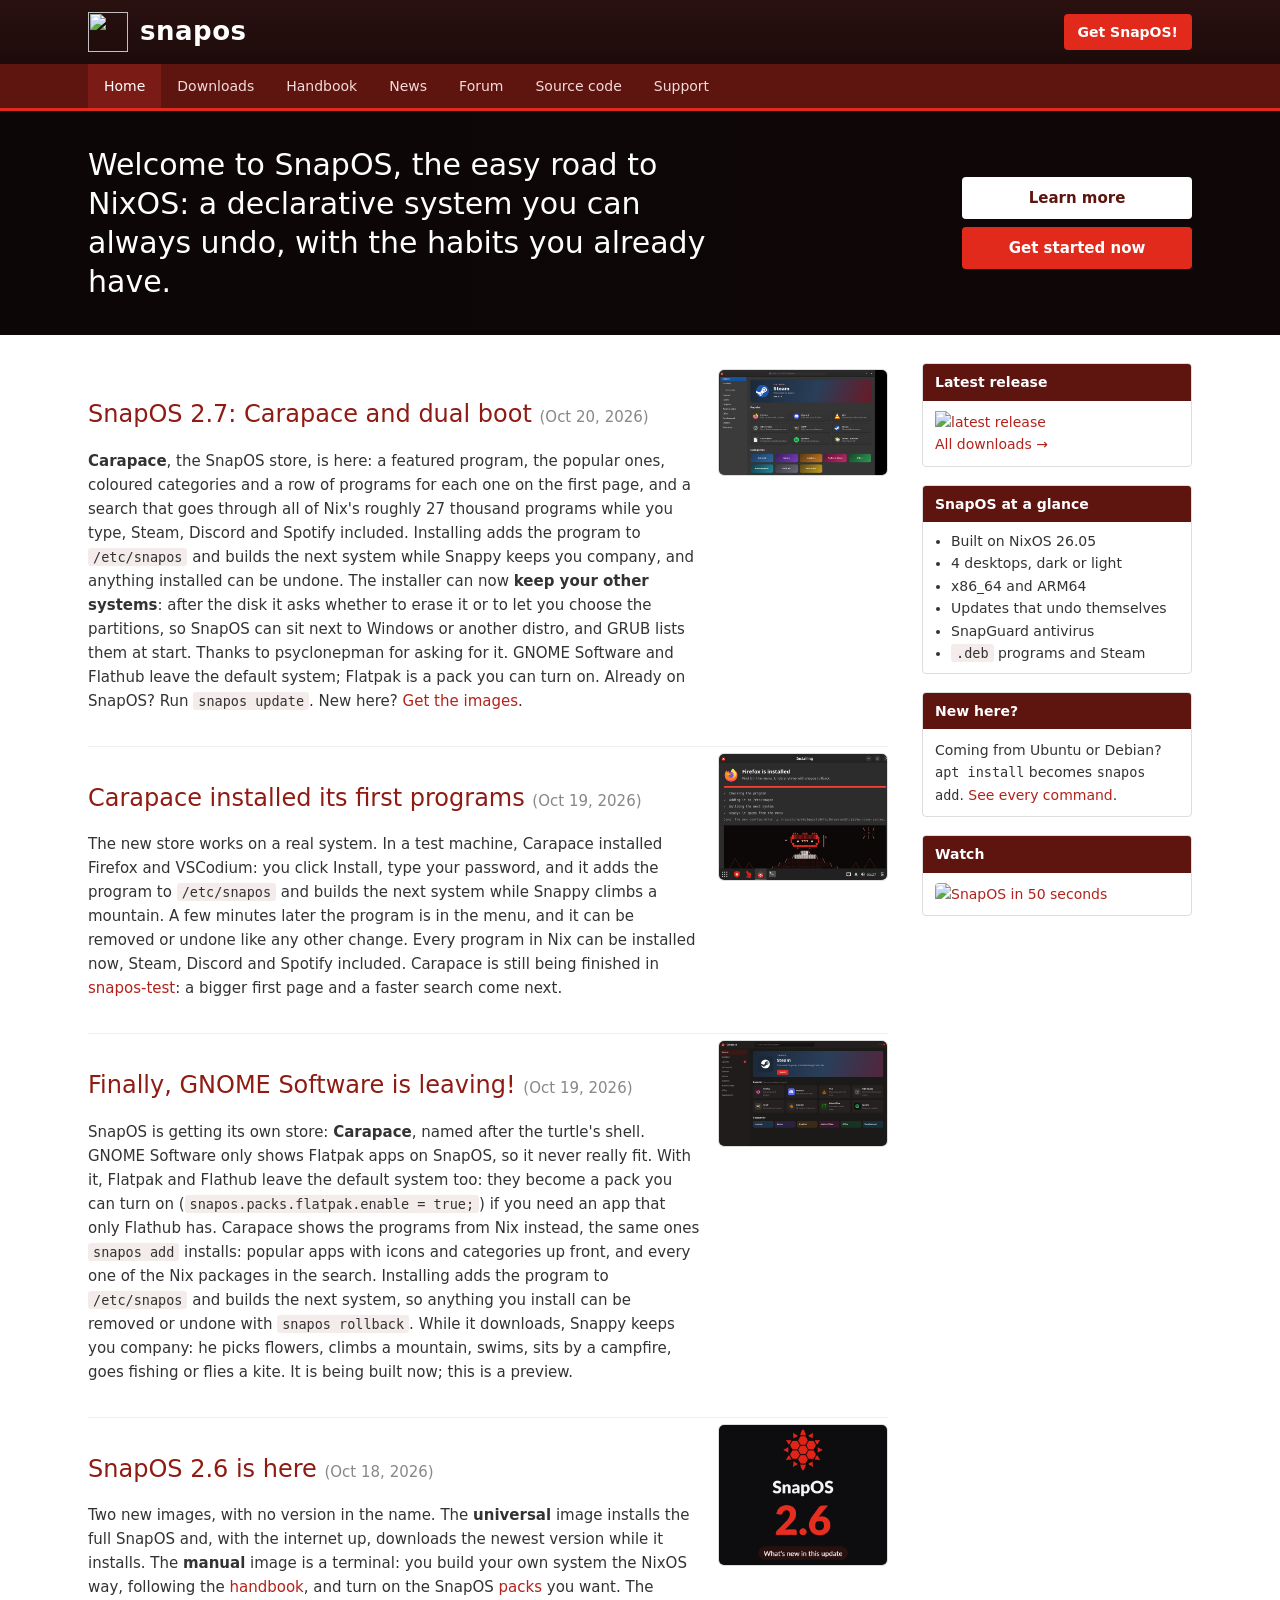
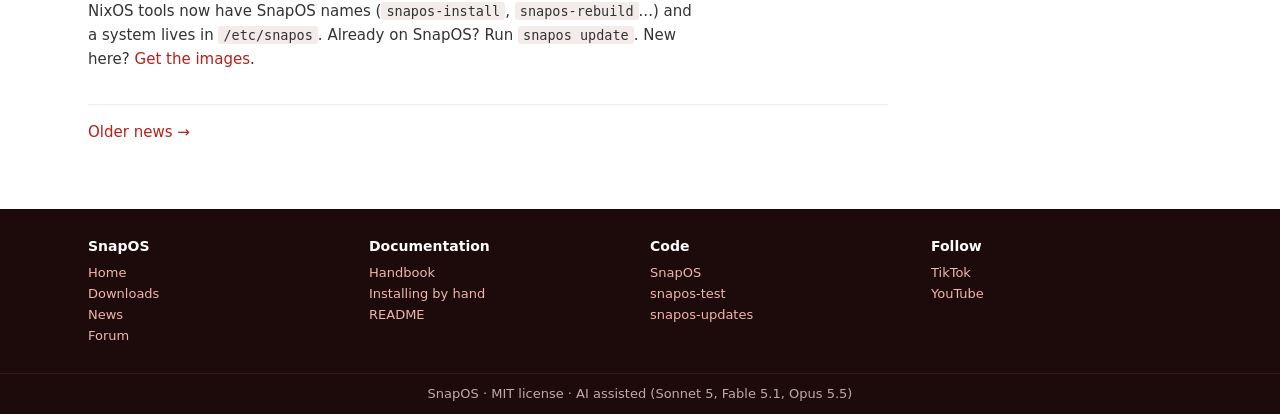
==== commit 60db52bd: "News: SnapOS 2.7, Carapace and dual boot; store and flatpak packs" ====
--- a/index.html
+++ b/index.html
@@ -7,10 +7,10 @@
 <div class="hero"><div class="wrap"><h1>Welcome to SnapOS, the easy road to NixOS: a declarative system you can always undo, with the habits you already have.</h1>
 <div class="buttons"><a class="b1" href="/handbook/">Learn more</a><a class="b2" href="/downloads.html">Get started now</a></div></div></div>
 <div class="wrap page"><main>
+<div class="news"><div><h2>SnapOS 2.7: Carapace and dual boot <span class="date">(Oct 20, 2026)</span></h2><p><b>Carapace</b>, the SnapOS store, is here: a featured program, the popular ones, coloured categories and a row of programs for each one on the first page, and a search that goes through all of Nix's roughly 27 thousand programs while you type, Steam, Discord and Spotify included. Installing adds the program to <code>/etc/snapos</code> and builds the next system while Snappy keeps you company, and anything installed can be undone. The installer can now <b>keep your other systems</b>: after the disk it asks whether to erase it or to let you choose the partitions, so SnapOS can sit next to Windows or another distro, and GRUB lists them at start. Thanks to psyclonepman for asking for it. GNOME Software and Flathub leave the default system; Flatpak is a pack you can turn on. Already on SnapOS? Run <code>snapos update</code>. New here? <a href="/downloads.html">Get the images</a>.</p></div><img src="/images/carapace-2.7.png" alt="Carapace, the SnapOS store: the first page"></div>
 <div class="news"><div><h2>Carapace installed its first programs <span class="date">(Oct 19, 2026)</span></h2><p>The new store works on a real system. In a test machine, Carapace installed Firefox and VSCodium: you click Install, type your password, and it adds the program to <code>/etc/snapos</code> and builds the next system while Snappy climbs a mountain. A few minutes later the program is in the menu, and it can be removed or undone like any other change. Every program in Nix can be installed now, Steam, Discord and Spotify included. Carapace is still being finished in <a href="https://github.com/snapos-distro/snapos-test">snapos-test</a>: a bigger first page and a faster search come next.</p></div><img src="/images/carapace-installed.png" alt="Carapace: Firefox is installed"></div>
 <div class="news"><div><h2>Finally, GNOME Software is leaving! <span class="date">(Oct 19, 2026)</span></h2><p>SnapOS is getting its own store: <b>Carapace</b>, named after the turtle's shell. GNOME Software only shows Flatpak apps on SnapOS, so it never really fit. With it, Flatpak and Flathub leave the default system too: they become a pack you can turn on (<code>snapos.packs.flatpak.enable = true;</code>) if you need an app that only Flathub has. Carapace shows the programs from Nix instead, the same ones <code>snapos add</code> installs: popular apps with icons and categories up front, and every one of the Nix packages in the search. Installing adds the program to <code>/etc/snapos</code> and builds the next system, so anything you install can be removed or undone with <code>snapos rollback</code>. While it downloads, Snappy keeps you company: he picks flowers, climbs a mountain, swims, sits by a campfire, goes fishing or flies a kite. It is being built now; this is a preview.</p></div><img src="/images/carapace-preview.png" alt="A preview of Carapace, the SnapOS store"></div>
 <div class="news"><div><h2>SnapOS 2.6 is here <span class="date">(Oct 18, 2026)</span></h2><p>Two new images, with no version in the name. The <b>universal</b> image installs the full SnapOS and, with the internet up, downloads the newest version while it installs. The <b>manual</b> image is a terminal: you build your own system the NixOS way, following the <a href="/handbook/install.html">handbook</a>, and turn on the SnapOS <a href="/handbook/packs.html">packs</a> you want. The NixOS tools now have SnapOS names (<code>snapos-install</code>, <code>snapos-rebuild</code>...) and a system lives in <code>/etc/snapos</code>. Already on SnapOS? Run <code>snapos update</code>. New here? <a href="/downloads.html">Get the images</a>.</p></div><img src="/images/snapos-2.6-news.png" alt="SnapOS 2.6"></div>
-<div class="news"><div><h2>Coming next: a manual image and a universal image <span class="date">(Oct 18, 2026)</span></h2><p>SnapOS 2.6 is being built and tested in <a href="https://github.com/snapos-distro/snapos-test/actions">snapos-test</a> right now. It brings two new images: a <b>manual</b> (minimal) image, where you build your own system the NixOS way and add the SnapOS packs you want, following the <a href="/handbook/">handbook</a>; and a <b>universal</b> image, a net install that downloads the newest SnapOS while it installs, so one USB stick keeps installing the latest version.</p></div><img src="/images/actions-2.6.png" alt="The SnapOS test workflows: Build ISO, Build ISO (ARM64), Minimal ISO, Source package and more"></div>
 <p><a href="/news.html">Older news →</a></p></main>
 <aside class="side">
 <div class="box"><h4>Latest release</h4><div><a href="/downloads.html"><img alt="latest release" src="https://img.shields.io/github/v/release/snapos-distro/SnapOS?display_name=release&label=&color=e22a1c"></a><br><a href="/downloads.html">All downloads →</a></div></div>
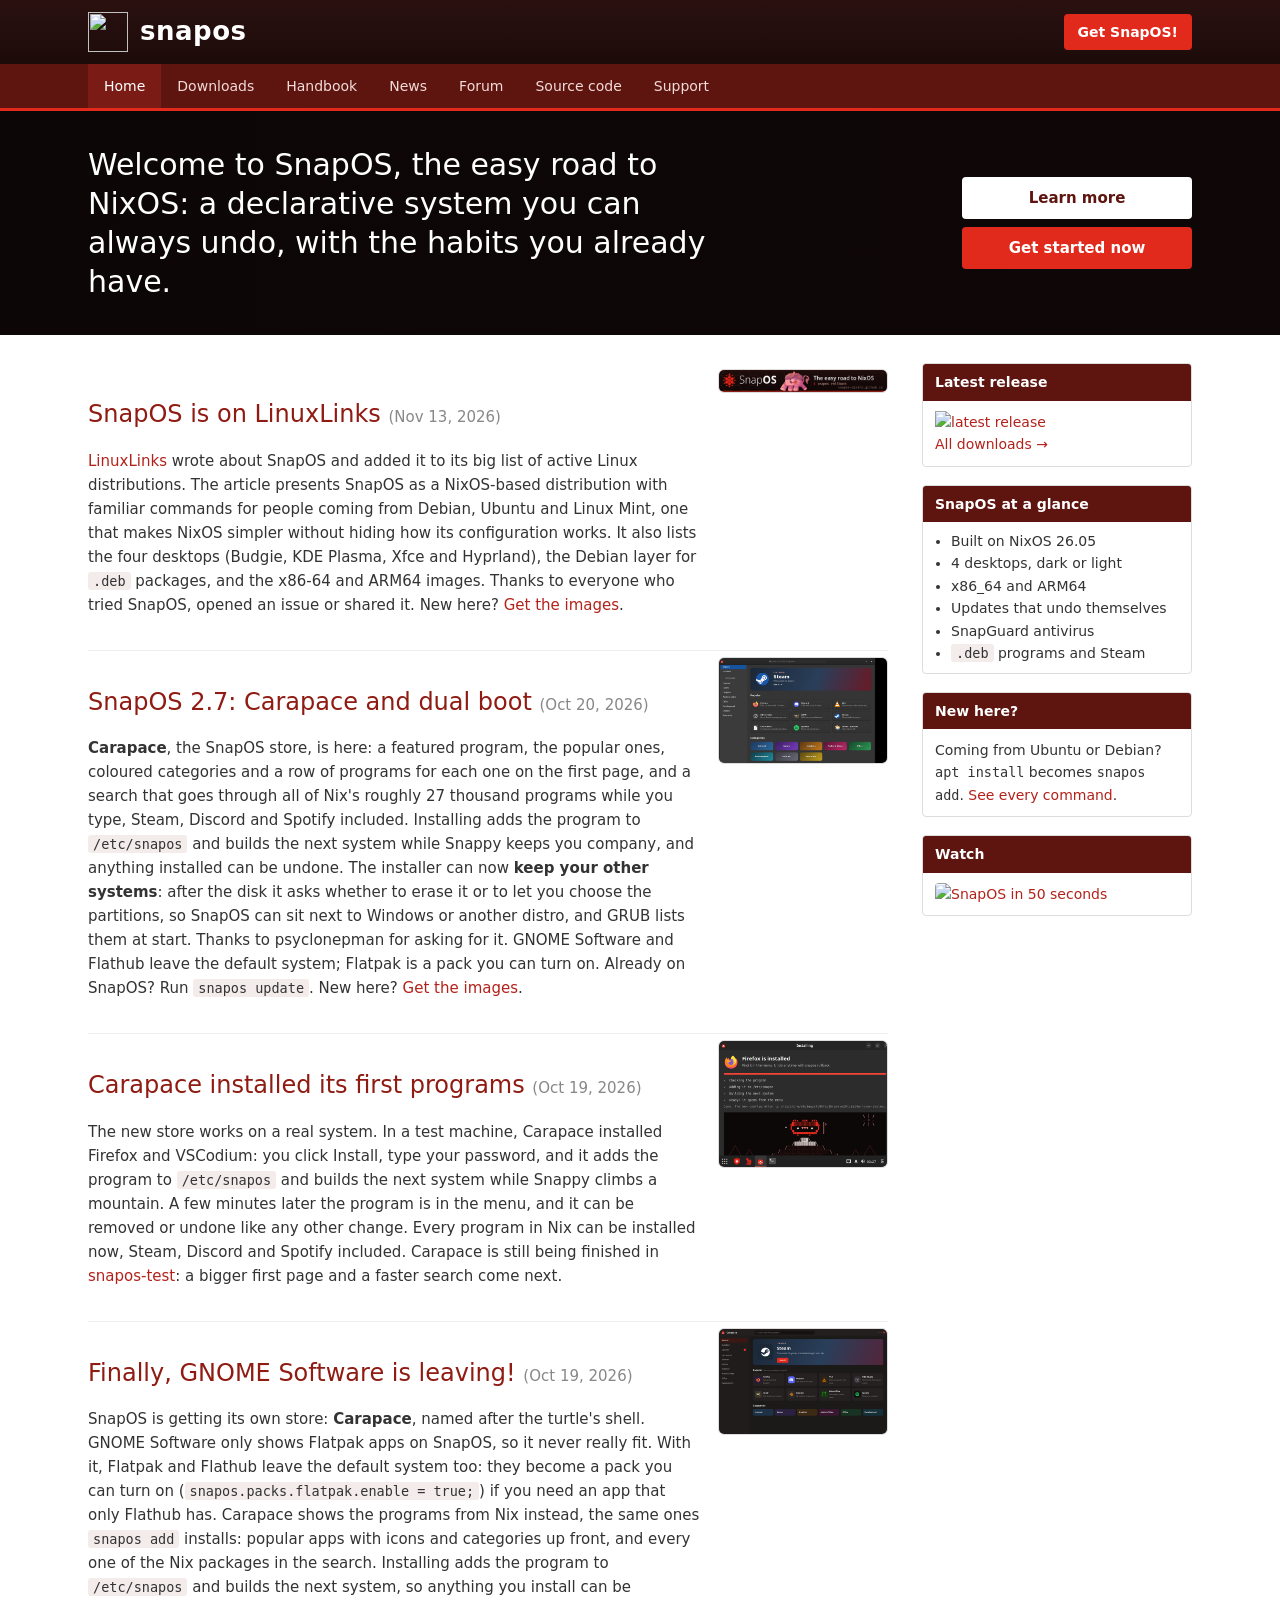
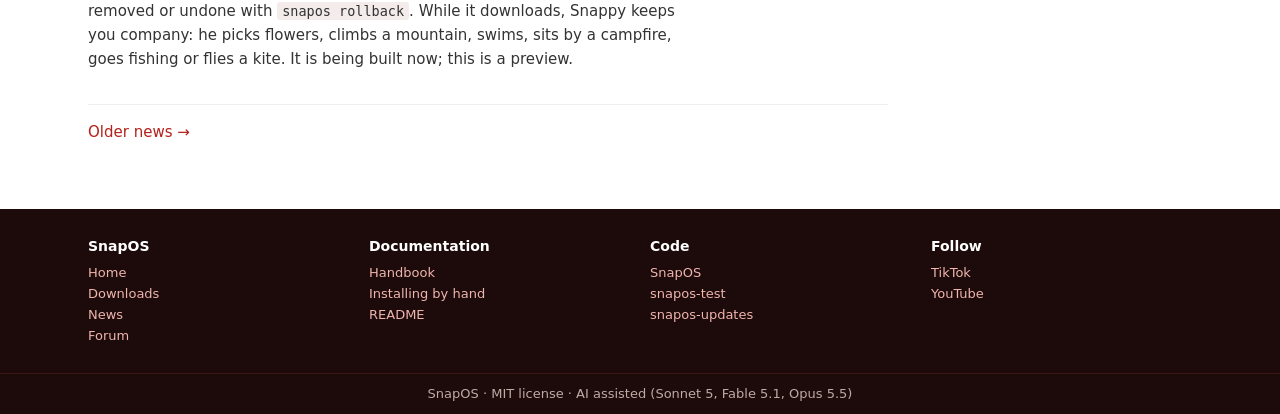
==== commit ca558d93: "News: SnapOS is on LinuxLinks" ====
--- a/index.html
+++ b/index.html
@@ -7,10 +7,10 @@
 <div class="hero"><div class="wrap"><h1>Welcome to SnapOS, the easy road to NixOS: a declarative system you can always undo, with the habits you already have.</h1>
 <div class="buttons"><a class="b1" href="/handbook/">Learn more</a><a class="b2" href="/downloads.html">Get started now</a></div></div></div>
 <div class="wrap page"><main>
+<div class="news"><div><h2>SnapOS is on LinuxLinks <span class="date">(Nov 13, 2026)</span></h2><p><a href="https://www.linuxlinks.com/snapos-nixos-based-linux-distribution/">LinuxLinks</a> wrote about SnapOS and added it to its big list of active Linux distributions. The article presents SnapOS as a NixOS-based distribution with familiar commands for people coming from Debian, Ubuntu and Linux Mint, one that makes NixOS simpler without hiding how its configuration works. It also lists the four desktops (Budgie, KDE Plasma, Xfce and Hyprland), the Debian layer for <code>.deb</code> packages, and the x86-64 and ARM64 images. Thanks to everyone who tried SnapOS, opened an issue or shared it. New here? <a href="/downloads.html">Get the images</a>.</p></div><img src="/images/snapos-banner.png" alt="SnapOS, the easy road to NixOS: the logo, Snappy and the command snapos rollback"></div>
 <div class="news"><div><h2>SnapOS 2.7: Carapace and dual boot <span class="date">(Oct 20, 2026)</span></h2><p><b>Carapace</b>, the SnapOS store, is here: a featured program, the popular ones, coloured categories and a row of programs for each one on the first page, and a search that goes through all of Nix's roughly 27 thousand programs while you type, Steam, Discord and Spotify included. Installing adds the program to <code>/etc/snapos</code> and builds the next system while Snappy keeps you company, and anything installed can be undone. The installer can now <b>keep your other systems</b>: after the disk it asks whether to erase it or to let you choose the partitions, so SnapOS can sit next to Windows or another distro, and GRUB lists them at start. Thanks to psyclonepman for asking for it. GNOME Software and Flathub leave the default system; Flatpak is a pack you can turn on. Already on SnapOS? Run <code>snapos update</code>. New here? <a href="/downloads.html">Get the images</a>.</p></div><img src="/images/carapace-2.7.png" alt="Carapace, the SnapOS store: the first page"></div>
 <div class="news"><div><h2>Carapace installed its first programs <span class="date">(Oct 19, 2026)</span></h2><p>The new store works on a real system. In a test machine, Carapace installed Firefox and VSCodium: you click Install, type your password, and it adds the program to <code>/etc/snapos</code> and builds the next system while Snappy climbs a mountain. A few minutes later the program is in the menu, and it can be removed or undone like any other change. Every program in Nix can be installed now, Steam, Discord and Spotify included. Carapace is still being finished in <a href="https://github.com/snapos-distro/snapos-test">snapos-test</a>: a bigger first page and a faster search come next.</p></div><img src="/images/carapace-installed.png" alt="Carapace: Firefox is installed"></div>
 <div class="news"><div><h2>Finally, GNOME Software is leaving! <span class="date">(Oct 19, 2026)</span></h2><p>SnapOS is getting its own store: <b>Carapace</b>, named after the turtle's shell. GNOME Software only shows Flatpak apps on SnapOS, so it never really fit. With it, Flatpak and Flathub leave the default system too: they become a pack you can turn on (<code>snapos.packs.flatpak.enable = true;</code>) if you need an app that only Flathub has. Carapace shows the programs from Nix instead, the same ones <code>snapos add</code> installs: popular apps with icons and categories up front, and every one of the Nix packages in the search. Installing adds the program to <code>/etc/snapos</code> and builds the next system, so anything you install can be removed or undone with <code>snapos rollback</code>. While it downloads, Snappy keeps you company: he picks flowers, climbs a mountain, swims, sits by a campfire, goes fishing or flies a kite. It is being built now; this is a preview.</p></div><img src="/images/carapace-preview.png" alt="A preview of Carapace, the SnapOS store"></div>
-<div class="news"><div><h2>SnapOS 2.6 is here <span class="date">(Oct 18, 2026)</span></h2><p>Two new images, with no version in the name. The <b>universal</b> image installs the full SnapOS and, with the internet up, downloads the newest version while it installs. The <b>manual</b> image is a terminal: you build your own system the NixOS way, following the <a href="/handbook/install.html">handbook</a>, and turn on the SnapOS <a href="/handbook/packs.html">packs</a> you want. The NixOS tools now have SnapOS names (<code>snapos-install</code>, <code>snapos-rebuild</code>...) and a system lives in <code>/etc/snapos</code>. Already on SnapOS? Run <code>snapos update</code>. New here? <a href="/downloads.html">Get the images</a>.</p></div><img src="/images/snapos-2.6-news.png" alt="SnapOS 2.6"></div>
 <p><a href="/news.html">Older news →</a></p></main>
 <aside class="side">
 <div class="box"><h4>Latest release</h4><div><a href="/downloads.html"><img alt="latest release" src="https://img.shields.io/github/v/release/snapos-distro/SnapOS?display_name=release&label=&color=e22a1c"></a><br><a href="/downloads.html">All downloads →</a></div></div>
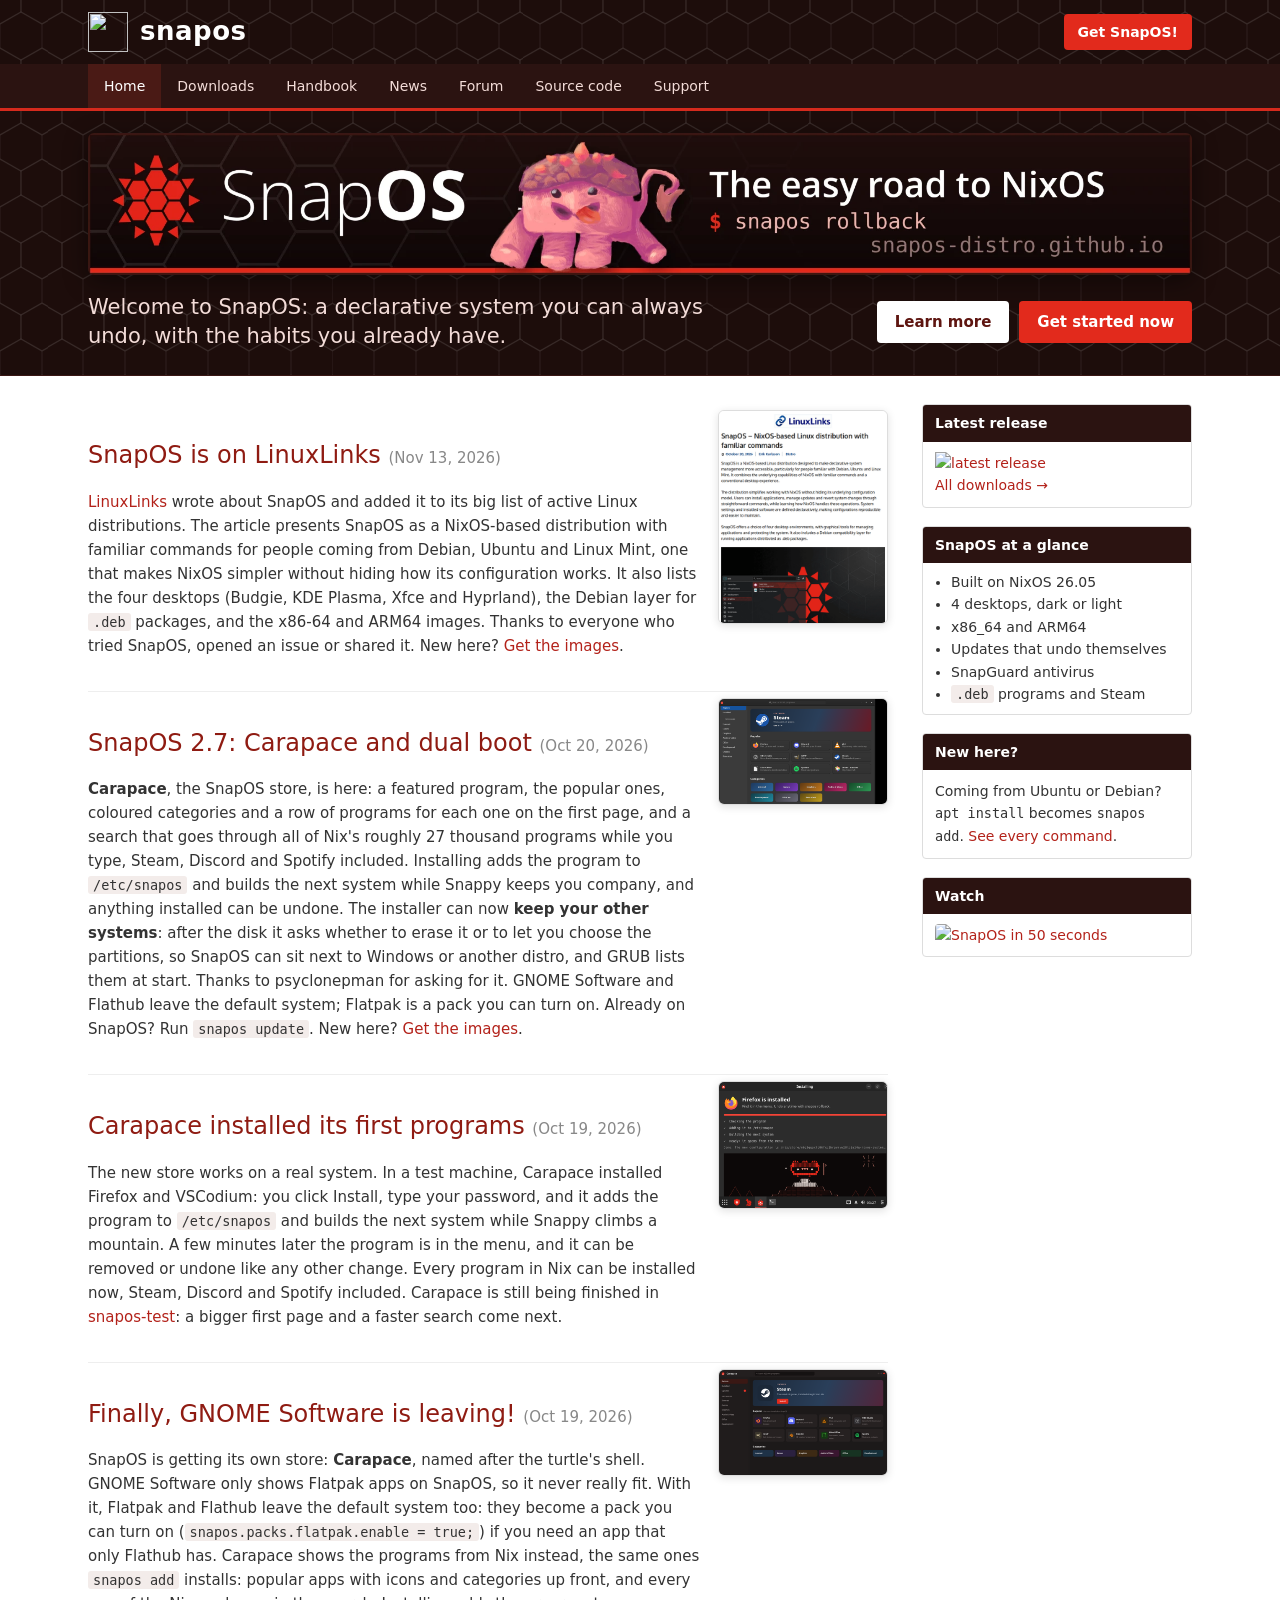
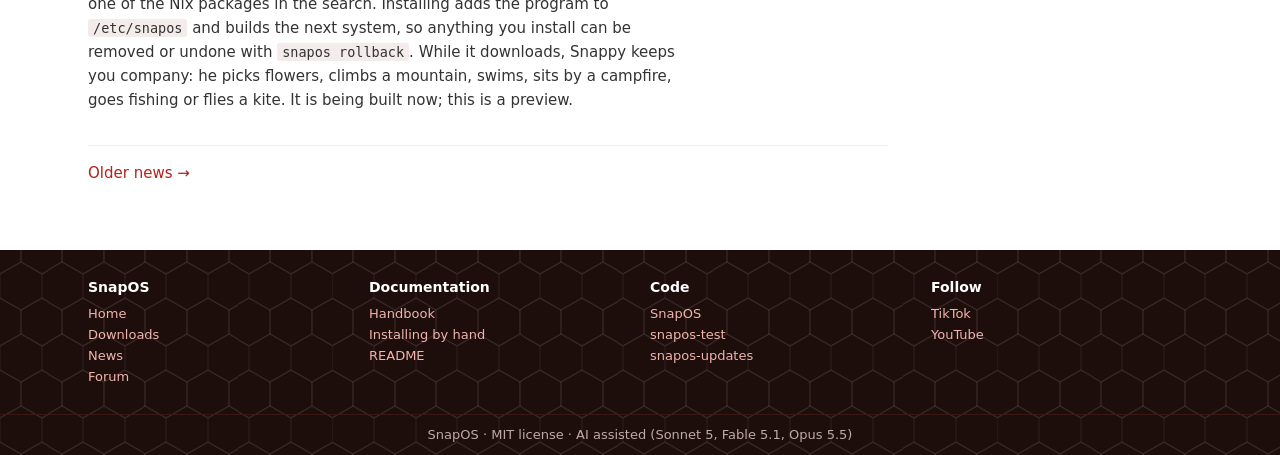
==== commit 739c1eef: "Site: the SnapOS banner on top, hexagons like the banner, the LinuxLinks article picture" ====
--- a/index.html
+++ b/index.html
@@ -1,13 +1,14 @@
 <!doctype html>
 <html lang="en"><head><meta charset="utf-8"><meta name="viewport" content="width=device-width,initial-scale=1">
-<title>SnapOS</title><link rel="stylesheet" href="/style.css?v=8"><link rel="icon" href="https://raw.githubusercontent.com/snapos-distro/SnapOS/main/branding/snapos-logo.png"></head><body>
+<title>SnapOS</title><link rel="stylesheet" href="/style.css?v=9"><link rel="icon" href="https://raw.githubusercontent.com/snapos-distro/SnapOS/main/branding/snapos-logo.png"></head><body>
 <div class="top"><div class="wrap"><a class="logo" href="/"><img src="https://raw.githubusercontent.com/snapos-distro/SnapOS/main/branding/snapos-logo.png" alt=""><span><b>snapos</b></span></a><a class="get" href="/downloads.html">Get SnapOS!</a></div></div>
 <div class="menu"><div class="wrap">
 <a href="/" class="on">Home</a><a href="/downloads.html">Downloads</a><a href="/handbook/">Handbook</a><a href="/news.html">News</a><a href="/forum.html">Forum</a><a href="https://github.com/snapos-distro">Source code</a><a href="https://github.com/snapos-distro/SnapOS/issues">Support</a></div></div>
-<div class="hero"><div class="wrap"><h1>Welcome to SnapOS, the easy road to NixOS: a declarative system you can always undo, with the habits you already have.</h1>
-<div class="buttons"><a class="b1" href="/handbook/">Learn more</a><a class="b2" href="/downloads.html">Get started now</a></div></div></div>
+<div class="hero"><div class="wrap"><img class="banner" src="/images/snapos-banner.png" alt="SnapOS, the easy road to NixOS: the logo, Snappy and the command snapos rollback">
+<div class="row"><h1>Welcome to SnapOS: a declarative system you can always undo, with the habits you already have.</h1>
+<div class="buttons"><a class="b1" href="/handbook/">Learn more</a><a class="b2" href="/downloads.html">Get started now</a></div></div></div></div>
 <div class="wrap page"><main>
-<div class="news"><div><h2>SnapOS is on LinuxLinks <span class="date">(Nov 13, 2026)</span></h2><p><a href="https://www.linuxlinks.com/snapos-nixos-based-linux-distribution/">LinuxLinks</a> wrote about SnapOS and added it to its big list of active Linux distributions. The article presents SnapOS as a NixOS-based distribution with familiar commands for people coming from Debian, Ubuntu and Linux Mint, one that makes NixOS simpler without hiding how its configuration works. It also lists the four desktops (Budgie, KDE Plasma, Xfce and Hyprland), the Debian layer for <code>.deb</code> packages, and the x86-64 and ARM64 images. Thanks to everyone who tried SnapOS, opened an issue or shared it. New here? <a href="/downloads.html">Get the images</a>.</p></div><img src="/images/snapos-banner.png" alt="SnapOS, the easy road to NixOS: the logo, Snappy and the command snapos rollback"></div>
+<div class="news"><div><h2>SnapOS is on LinuxLinks <span class="date">(Nov 13, 2026)</span></h2><p><a href="https://www.linuxlinks.com/snapos-nixos-based-linux-distribution/">LinuxLinks</a> wrote about SnapOS and added it to its big list of active Linux distributions. The article presents SnapOS as a NixOS-based distribution with familiar commands for people coming from Debian, Ubuntu and Linux Mint, one that makes NixOS simpler without hiding how its configuration works. It also lists the four desktops (Budgie, KDE Plasma, Xfce and Hyprland), the Debian layer for <code>.deb</code> packages, and the x86-64 and ARM64 images. Thanks to everyone who tried SnapOS, opened an issue or shared it. New here? <a href="/downloads.html">Get the images</a>.</p></div><img src="/images/linuxlinks-snapos.png" alt="The LinuxLinks article about SnapOS"></div>
 <div class="news"><div><h2>SnapOS 2.7: Carapace and dual boot <span class="date">(Oct 20, 2026)</span></h2><p><b>Carapace</b>, the SnapOS store, is here: a featured program, the popular ones, coloured categories and a row of programs for each one on the first page, and a search that goes through all of Nix's roughly 27 thousand programs while you type, Steam, Discord and Spotify included. Installing adds the program to <code>/etc/snapos</code> and builds the next system while Snappy keeps you company, and anything installed can be undone. The installer can now <b>keep your other systems</b>: after the disk it asks whether to erase it or to let you choose the partitions, so SnapOS can sit next to Windows or another distro, and GRUB lists them at start. Thanks to psyclonepman for asking for it. GNOME Software and Flathub leave the default system; Flatpak is a pack you can turn on. Already on SnapOS? Run <code>snapos update</code>. New here? <a href="/downloads.html">Get the images</a>.</p></div><img src="/images/carapace-2.7.png" alt="Carapace, the SnapOS store: the first page"></div>
 <div class="news"><div><h2>Carapace installed its first programs <span class="date">(Oct 19, 2026)</span></h2><p>The new store works on a real system. In a test machine, Carapace installed Firefox and VSCodium: you click Install, type your password, and it adds the program to <code>/etc/snapos</code> and builds the next system while Snappy climbs a mountain. A few minutes later the program is in the menu, and it can be removed or undone like any other change. Every program in Nix can be installed now, Steam, Discord and Spotify included. Carapace is still being finished in <a href="https://github.com/snapos-distro/snapos-test">snapos-test</a>: a bigger first page and a faster search come next.</p></div><img src="/images/carapace-installed.png" alt="Carapace: Firefox is installed"></div>
 <div class="news"><div><h2>Finally, GNOME Software is leaving! <span class="date">(Oct 19, 2026)</span></h2><p>SnapOS is getting its own store: <b>Carapace</b>, named after the turtle's shell. GNOME Software only shows Flatpak apps on SnapOS, so it never really fit. With it, Flatpak and Flathub leave the default system too: they become a pack you can turn on (<code>snapos.packs.flatpak.enable = true;</code>) if you need an app that only Flathub has. Carapace shows the programs from Nix instead, the same ones <code>snapos add</code> installs: popular apps with icons and categories up front, and every one of the Nix packages in the search. Installing adds the program to <code>/etc/snapos</code> and builds the next system, so anything you install can be removed or undone with <code>snapos rollback</code>. While it downloads, Snappy keeps you company: he picks flowers, climbs a mountain, swims, sits by a campfire, goes fishing or flies a kite. It is being built now; this is a preview.</p></div><img src="/images/carapace-preview.png" alt="A preview of Carapace, the SnapOS store"></div>
--- a/style.css
+++ b/style.css
@@ -3,23 +3,24 @@
 a { color: #b3221a; text-decoration: none; } a:hover { text-decoration: underline; }
 .wrap { max-width: 1140px; margin: 0 auto; padding: 0 18px; }
 /* top bar */
-.top { background: linear-gradient(#2a1110, #1c0b0a); }
+.top { background: #1d0d0b url(/images/hex.svg); }
 .top .wrap { display: flex; align-items: center; justify-content: space-between; height: 64px; }
 .logo { display: flex; align-items: center; gap: 12px; color: #fff; font-size: 26px; font-weight: 300; letter-spacing: .5px; }
 .logo img { width: 40px; height: 40px; } .logo b { font-weight: 700; }
 .get { background: #e22a1c; color: #fff; padding: 7px 14px; border-radius: 4px; font-weight: 600; font-size: 14px; }
 /* menu */
-.menu { background: #5e1510; border-bottom: 3px solid #e22a1c; }
+.menu { background: #2b1311; border-bottom: 3px solid #d52a1d; }
 .menu .wrap { display: flex; flex-wrap: wrap; }
 .menu a { color: #f3dcd8; padding: 11px 16px; font-size: 14px; }
-.menu a.on, .menu a:hover { background: #7a1c15; color: #fff; text-decoration: none; }
+.menu a.on, .menu a:hover { background: #4a1a15; color: #fff; text-decoration: none; }
 /* banner */
-.hero { background: #120808 url(https://raw.githubusercontent.com/snapos-distro/SnapOS/main/branding/wallpapers/snapos-default.jpeg) center/cover; position: relative; }
-.hero::before { content: ""; position: absolute; inset: 0; background: linear-gradient(90deg, rgba(12,6,6,.92), rgba(12,6,6,.55)); }
-.hero .wrap { position: relative; display: flex; align-items: center; justify-content: space-between; gap: 24px; padding: 34px 18px; flex-wrap: wrap; }
-.hero h1 { color: #fff; font-weight: 300; font-size: 30px; margin: 0; max-width: 640px; line-height: 1.3; }
-.hero .buttons { display: flex; flex-direction: column; gap: 8px; min-width: 230px; }
-.hero .buttons a { text-align: center; padding: 9px 16px; border-radius: 4px; font-weight: 600; }
+.hero { background: #1d0d0b url(/images/hex.svg); border-bottom: 1px solid #3a1714; }
+.hero .wrap { padding: 22px 18px 24px; }
+.hero .banner { display: block; width: 100%; height: auto; border-radius: 6px; box-shadow: 0 6px 24px rgba(0,0,0,.45); }
+.hero .row { display: flex; align-items: center; justify-content: space-between; gap: 18px; margin-top: 18px; flex-wrap: wrap; }
+.hero h1 { color: #f3dcd8; font-weight: 300; font-size: 21px; margin: 0; max-width: 680px; line-height: 1.4; }
+.hero .buttons { display: flex; gap: 10px; flex-wrap: wrap; }
+.hero .buttons a { text-align: center; padding: 9px 18px; border-radius: 4px; font-weight: 600; }
 .b1 { background: #fff; color: #5e1510; } .b2 { background: #e22a1c; color: #fff; }
 /* page */
 .page { display: grid; grid-template-columns: 1fr 270px; gap: 34px; padding: 28px 18px 50px; }
@@ -29,10 +30,10 @@
 h3 { color: #333; font-size: 17px; margin: 22px 0 6px; }
 .date { color: #888; font-size: 15px; font-weight: 400; }
 .news { display: grid; grid-template-columns: 1fr 170px; gap: 18px; padding: 6px 0 18px; border-bottom: 1px solid #eee; }
-.news img { width: 170px; border-radius: 6px; border: 1px solid #ddd; background: #120808; }
+.news img { width: 170px; border-radius: 6px; border: 1px solid #ddd; background: #120808; box-shadow: 0 2px 8px rgba(0,0,0,.12); }
 @media (max-width: 600px) { .news { grid-template-columns: 1fr; } }
 .side .box { border: 1px solid #ddd; border-radius: 4px; margin-bottom: 18px; overflow: hidden; }
-.side .box h4 { margin: 0; background: #5e1510; color: #fff; font-size: 14px; padding: 7px 12px; }
+.side .box h4 { margin: 0; background: #2b1311; color: #fff; font-size: 14px; padding: 7px 12px; }
 .side .box div { padding: 10px 12px; font-size: 14px; }
 .side .box ul { margin: 0; padding: 8px 12px 8px 28px; font-size: 14px; }
 pre { background: #f6f3f2; border: 1px solid #e3dad8; border-left: 4px solid #e22a1c; padding: 10px 14px; overflow-x: auto; border-radius: 3px; }
@@ -49,12 +50,12 @@
 .dl .card .small { font-size: 13px; color: #777; margin-top: 6px; }
 .soon { display: inline-block; background: #eee; color: #777; padding: 6px 12px; border-radius: 4px; margin-top: 10px; font-size: 13px; }
 .toc { border: 1px solid #ddd; float: right; width: 250px; margin: 0 0 14px 20px; font-size: 14px; }
-.toc h4 { margin: 0; background: #5e1510; color: #fff; padding: 6px 10px; font-size: 13px; text-align: center; }
+.toc h4 { margin: 0; background: #2b1311; color: #fff; padding: 6px 10px; font-size: 13px; text-align: center; }
 .toc .grp { background: #f3ecea; font-weight: 600; text-align: center; padding: 3px; font-size: 13px; }
 .toc a { display: block; text-align: center; padding: 2px 6px; }
 .toc a.on { font-weight: 700; color: #333; }
 @media (max-width: 700px) { .toc { float: none; width: auto; margin: 0 0 14px; } }
-footer { background: #1c0b0a; color: #bfaaa6; font-size: 13px; }
+footer { background: #1d0d0b url(/images/hex.svg); color: #bfaaa6; font-size: 13px; }
 footer .wrap { display: grid; grid-template-columns: repeat(auto-fit, minmax(180px, 1fr)); gap: 20px; padding: 26px 18px; }
 footer h5 { color: #fff; margin: 0 0 6px; font-size: 14px; } footer a { color: #f0b5ae; display: block; }
 footer .bottom { text-align: center; padding: 10px; border-top: 1px solid #3a1714; }
